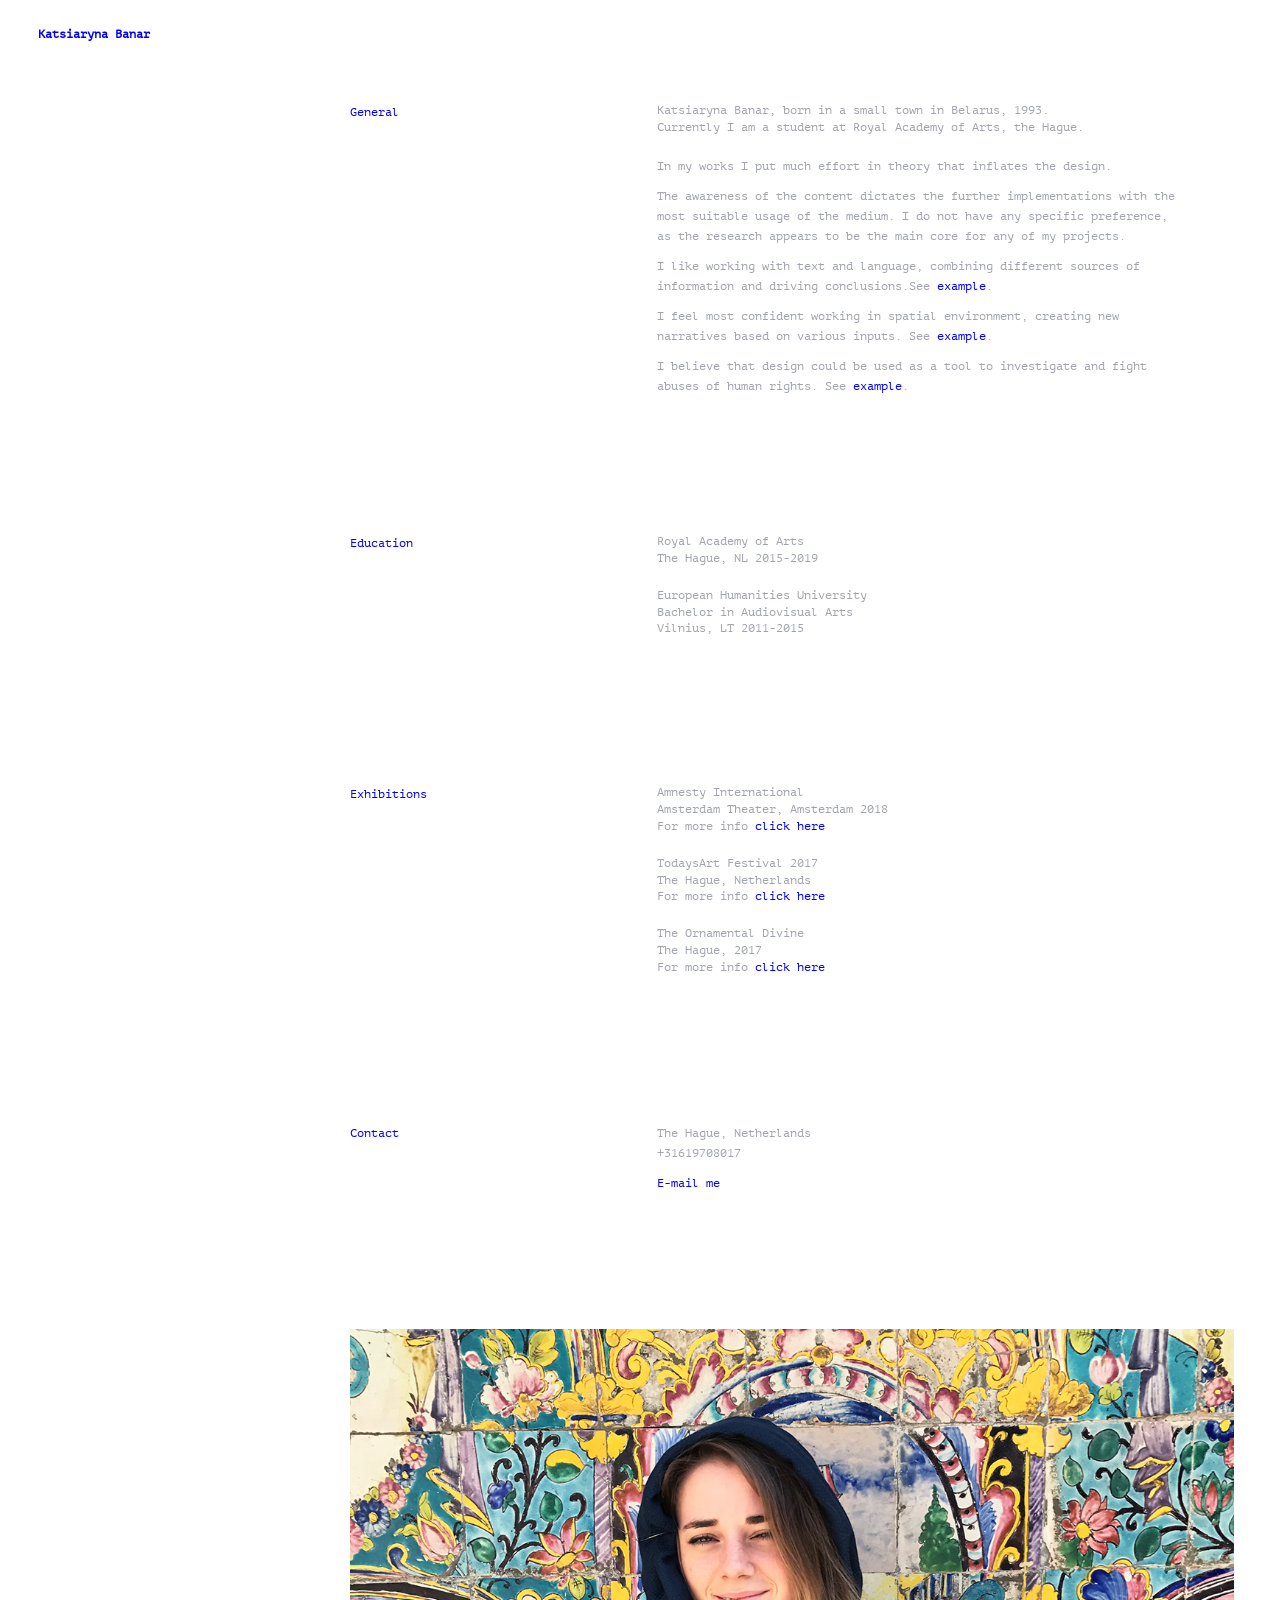
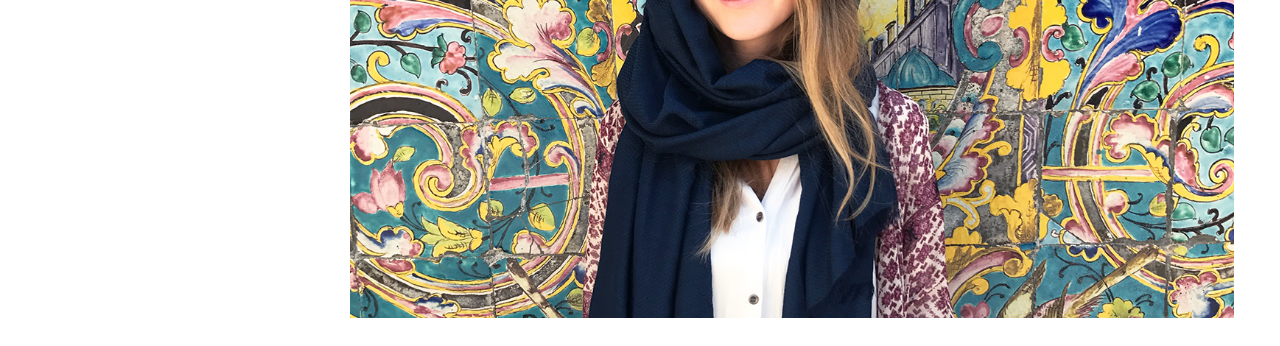
==== about.html @ 50dd2d4d "about mobile" ====
<!DOCTYPE html>

<html>

<head>
	<title>About</title>
	<meta charset="UTF-8" />
	<meta name="viewport" content="width=device-width, initial-scale=1.0">
	<link rel="stylesheet" href="css/style.css" type="text/css" />
</head>

<body>
	<h1 class="logo"> <a href="index.html">Katsiaryna Banar</a></h1>
    <section class="about">
        <div class="about-container">
            <div class="about-title">
                <h3>General</h3>
            </div>
            <div class="about-description">
                <p class="textbox">Katsiaryna Banar, born in a small town in Belarus, 1993. <br>Currently I am a student at Royal Academy of Arts, the Hague.</p>
                <p>In my works I put much effort in theory that inflates the design.</p>
                <p>The awareness of the content dictates the further implementations with the most suitable usage of the medium. I do not have any specific preference, as the research appears to be the main core for any of my projects.</p>
                <p>
                I like working with text and language, combining different sources of information and driving conclusions.See  
                 <a href="index.html#todaysart">example</a>.</p> <p>I feel most confident working in spatial environment, creating new narratives based on various inputs. See  
                 <a href="index.html#prison">example</a>.</p><p>I believe that design could be used as a tool to investigate and fight abuses of human rights. See <a href="index.html#amnesty">example</a>.</p>            
             </div>
        </div>

        <div class="about-container">
            <div class="about-title">
                <h3>Education</h3>
            </div>
            <div class="about-description">
                <p class="textbox">Royal Academy of Arts<br>The Hague, NL 2015-2019</p>
                <p class="textbox">European Humanities University<br>Bachelor in Audiovisual Arts<br>Vilnius, LT 2011-2015</p>    
            </div>
        </div> 
        

        <div class="about-container">
            <div class="about-title">
                <h3>Exhibitions</h3>
            </div>
            <div class="about-description">
                <p class="textbox">Amnesty International<br>Amsterdam Theater, Amsterdam 2018
                <br>For more info <a href="https://www.parool.nl/amsterdam/koning-bij-jubileum-amnesty-international~a4583809/" target="_blank">click here
                </a></p>
                <p class="textbox">TodaysArt Festival 2017<br>The Hague, Netherlands
                <br>For more info <a href="http://todaysart.nl/2017/program/givitatitle/" target="_blank">click here
                </a></p> 
                <p class="textbox">The Ornamental Divine 
                <br>The Hague, 2017 
                <br>For more info <a href="https://glamcult.com/the-gallery-divine-kabk/" target="_blank">click here
                </a></p>   
            </div>
        </div> 


        <div class="about-container">
            <div class="about-title">
                <h3>Contact</h3>
            </div>
            <div class="about-description">
                <p>The Hague, Netherlands<br>
                +31619708017</p>
                <p><a href="mailto:peamki@gmail.com">E-mail me</a></p>
            </div>
        </div> 

        <div class="about-container">
            <div class="face">
                <img  src="images/about/face11.jpg" class="img-about lazyload" alt="Card Front"> 
            </div> 
        </div> 
    
    </section>




</body>
</html>
---- css/style.css ----
.video-container {
	display:block;
	width: 95%; /* 95%; */
	position:relative !important;
	padding-bottom:56.25%;
	/*padding-top:30px */;
}
.video-container iframe {
	position: absolute;
	top: 0; left: 0;
	width: 100%; height: 100%;

}

::-moz-selection { /* Code for Firefox */
    color: white;
    background: blue;
}

::selection {
    color: white; 
    background: blue;
}


/* Vera code */

.logo {
	position: fixed;
}

p.textbox {
	line-height: 1.4em;
	margin-bottom: 1.7em;
}

.page-link {
	z-index:999;
	color: blue;
    font-family:'PT-Mono';
    font-size:12px;
    position:fixed;
    top:3%;
    right:3%;
}

.current-page {
	text-decoration: underline;
}


/* End vera code */

@font-face {
	font-family: 'PT-Mono';
	src: url(PTM55FT.ttf) format('truetype');
}

* {
	box-sizing: border-box;
	margin:  0;
	padding: 0;
	-webkit-font-smoothing: antialiased;
	-moz-osx-font-smoothing: grayscale;

}

html, body { height: 100% }

body {
	font-family:'PT-Mono';
	margin:0 auto;
	max-width:1280px;
	overflow-x: hidden;
	background-color: white;
}

a {
	color:blue;	
	text-decoration:none;
}

a:hover{
	color:white;
	background-color:blue;
}

img {
	max-width:95%;
	height: auto;
}


p {
	color:#a1a4ad;
	font-family:'PT-Mono';
	font-size:12px;
	line-height:20px;
	margin-bottom:10px;
}

.title {
	position:fixed;
	left:3%;
	top:9%;
}

h1 {
    color: blue;
    font-family:'PT-Mono';
    font-size:12px;
    position:absolute;
    top:3%;
    left:3%;
}

h2 {
    color: blue;
    font-weight:300;
    font-family:'PT-Mono';
    font-size:12px;
    line-height:20px;
}

h3 {
    color: blue;
    font-weight:300;
    font-family:'PT-Mono';
    font-size:12px;
    line-height:20px;
}

h4 {
    color: #a1a4ad;
    background:white;
    display:inline;
    font-weight:300;
    font-family:'PT-Mono';
    font-size:12px;
    line-height:20px;
}

.number {
	color:blue;
	font-size:20px;
	margin-top:10px;
}

form { 
 	left:3%;
 	color:#a1a4ad;
 	bottom:3%;
    position: fixed; 
    max-width:250px;
    background: white;
    display: inline-block;
}

input { display: none; }

input:checked + label { 
    background: blue;
    color: white; 
}
label { 
    cursor: pointer; 
    color:blue;
    display: block; 
    font-size:12px;
    text-align: left; 
    margin-bottom: 10px;
}

label:hover {     
    background: blue;
    color:white; 
}

article.menu { 
    height: 0; 
    overflow: hidden; 
    -webkit-transition: height .25s linear, opacity .15s linear; 
    position: relative; 
    top: 5px;
    margin-bottom: 0;
    opacity: 0;
}

div > input:checked ~ article.menu { height: 80px; opacity: 1; }
​


.title {
	position:fixed;
}


.middle{
	width: calc(100% - 350px);
	height:100%;
	float: right;
	margin-top:0;
	background-color: white;
}


.portfolio-item { 
	margin-top:10%;
	margin-bottom:20%;
}

.introduction {
	width:30%;
	float:left;
}


.introduction-empty {
	width:30%;
	float:left;
	margin-bottom:5%;
	margin-top:5%;
}

.description {
	margin-left:3%;
	margin-bottom:5%;
	width:62%;
	float:left;
}

.description-empty {
	margin-top:5%;
	margin-left:3%;
	margin-bottom:5%;
	width:67%;
	float:right;
}

.half-pic {
	width:45%;
	margin-right:5%;
	float:left;
}

.half {
	width:40%;
	margin-right:5%;
	float:left;
}

.half-last {
	width:45%;
	float:right;
}

.half-last p {
	color:blue;
	}

.card {
  width: 100%;
  position: relative;
  display: inline-block;
}

.last {
	margin-bottom:100px;
}

.card .img-top {
  display: none;
  position: absolute;
  top: 0;
  left: 0;
  z-index: 99;
}

.card:hover .img-top {
  display: inline;
}


.indicator {
	max-width:250px;
	line-height:20px;
	display: inline-block;
	margin-top:-10px;
	left: 3%;
	font-size:12px;
	width: 22%;
	text-decoration:none;
	color:#a1a4ad;
	transition: opacity 0.5s;
}

.indicator--passed, .indicator--upcoming {
  position: fixed;
}
.indicator--passed { 
  top: 0 !important;
}
.indicator--upcoming { 
  bottom: 0 !important;
}
.indicator--active {
  position: absolute;
}
.indicator--viewing {
  color: blue;
}

.indicator:hover {
	color:white;
	background-color:blue;
}



.slideItWrapper {
  position: fixed;
  visibility:hidden;
  top:2%;
  left:10%;
}


.slideIt {
  color: white;
  font-weight: bold;
  text-decoration: none;
  display: block;
}


#pageslide {
  display: none;
  position: absolute;
  position: fixed;
  top: 0;
  height: 100%;
  z-index: 999999;
  width: 240px;
  background: white;
  left: -240px;
  border-right: 1px solid blue;

}


#pageslide ul {
  list-style: none;
  padding: 0;
  margin-top: 50px;
}
#pageslide li a {
  display: block;
  font-size: 12px;
  line-height: 3.5;
  padding: 0 20px;
  cursor: pointer;
  text-decoration: none;
}

#pageslide .close {
	display:inline-block;
	text-align:center;
	font-size:12px;
	margin-left:20px;
	margin-top:20px;
}


#pageslide li a:hover {
  background-color:blue;
  color:white;
}

#pageslide .description {
	width:90%;
	position:absolute;
	bottom:5%;
	left:5%;
	margin:0 auto;
}




@media (max-width: 1000px) {

	.video-container {
	width:90%;
	margin-bottom:5px;
	}

	.introduction {
		width:90%;
	}

	.introduction-empty {
		width:90%;
	}


	.description {
		margin-left:0;
		width:90%;
		margin-top:25px;
		margin-bottom:50px;
	}
	img {
		max-width:90%;
	}

}

@media (max-width: 700px) {

	form { 
		visibility:hidden;
}
	.slideItWrapper {
		visibility:visible;
	}

	.indicator {
		display:none;
	}

	.middle {
		width:90%;
		margin:0 auto;
	}

	.introduction {
		width:100%;
	}

	.description {
		width:90%;
		margin:0 auto;
		margin-top:25px;
		margin-bottom:50px;
	}

	.logo {
		visibility:hidden;
	}

	h1 {
		max-width:500px;
	}
	.title {
		visibility:hidden;
	}

	img {
		width:90%;
	}

	.portfolio-item { 
		margin-top:50px;
		margin-bottom:100px;
	}

	.description-empty {
		margin-top:25px;
		margin-bottom:50px;
		width:90%;
		margin-left:0;
		float:left;
	}

}


/* About Section by Patryk */ 
.about-container {
	margin-top:8%;
	width:calc(100% - 350px);
	float:right;
	padding-bottom:1.5rem;
}
.about-title {
	width:30%;
	float:left;
}

.about-description {
	margin-left:3%;
	width:62%;
	float:left;
	padding-right:5%;
}

.face{
	width:100%;
}

.back-link {
	position: fixed;
	bottom: 1em;
	right:3%;
	font-size:12px;
}

@media (max-width: 600px) {
	.about-container {
		width:100%;
	}
	.about-title {
		width:100%;
		margin-left:5%;
	}
	.about-description {
		width:100%;
		margin-left:5%
	}

	.img-about {
		min-width:100%;
		max-width:100%;
	}

}
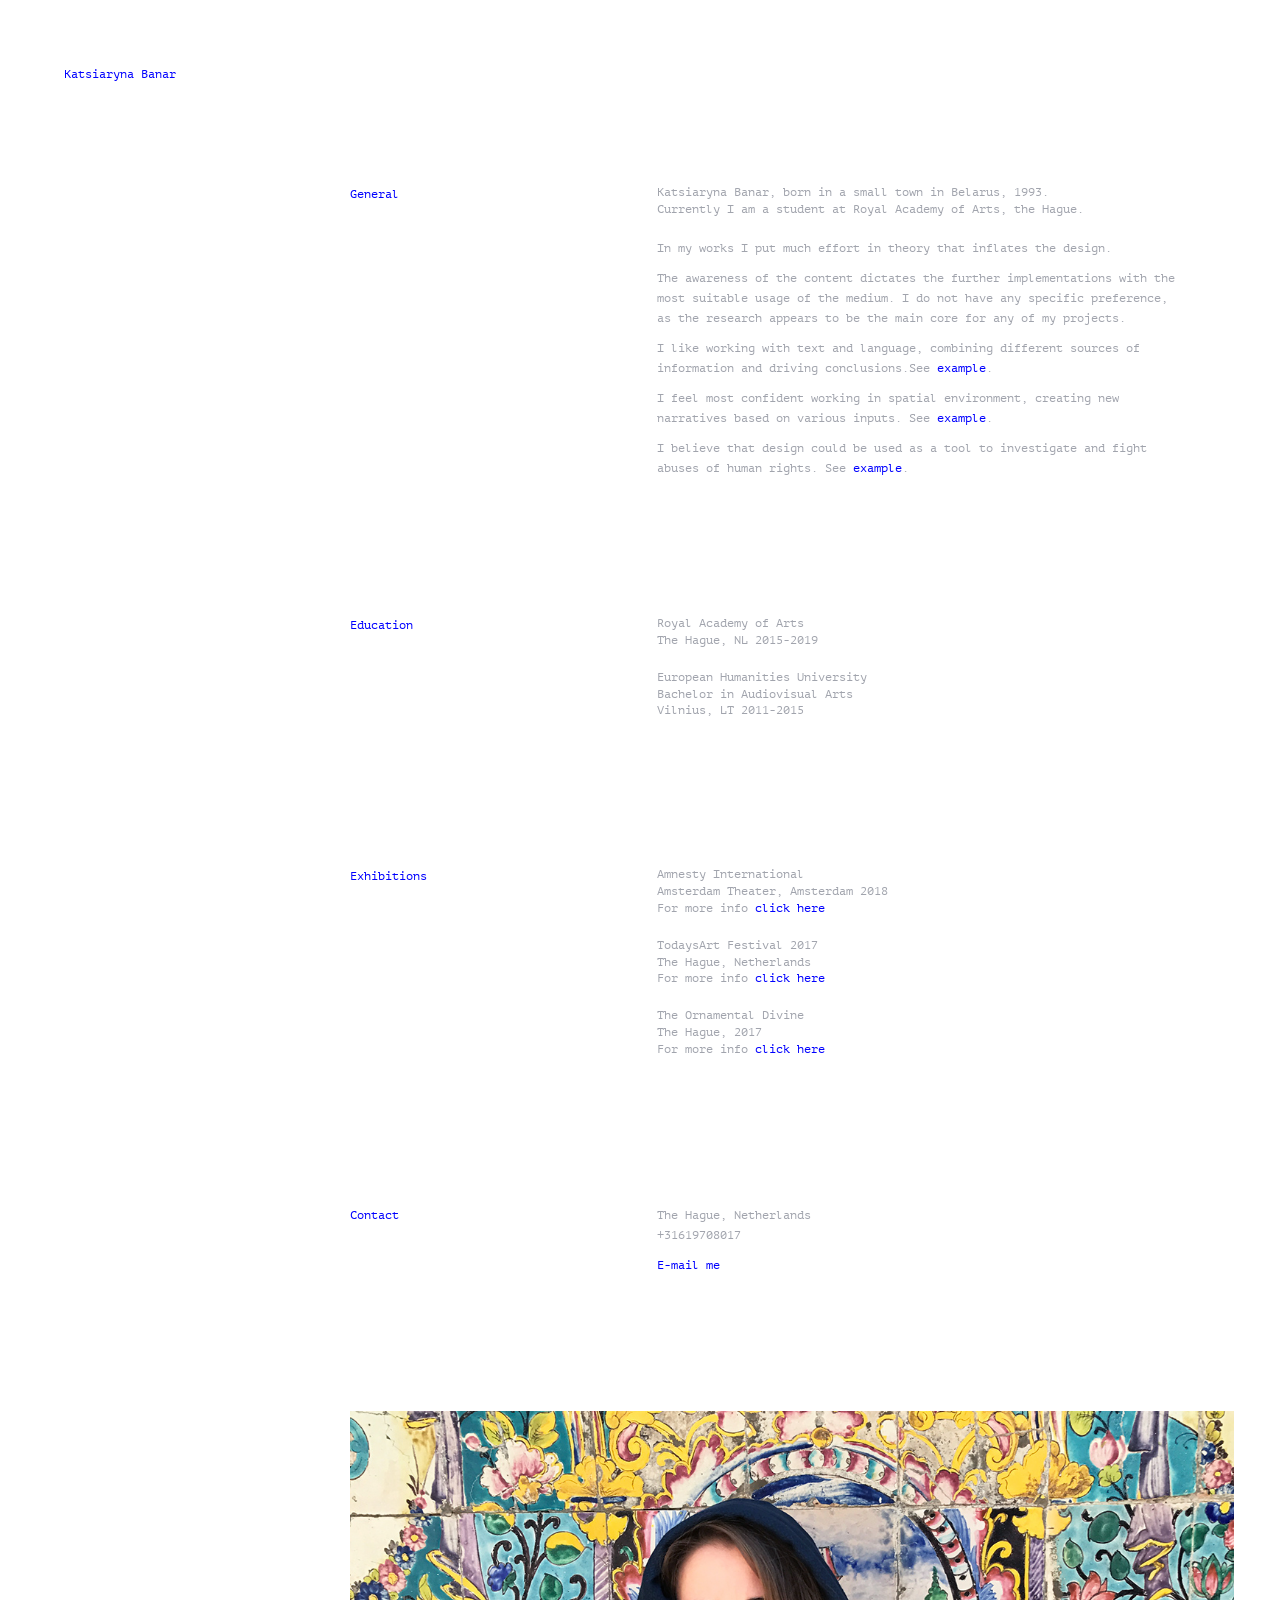
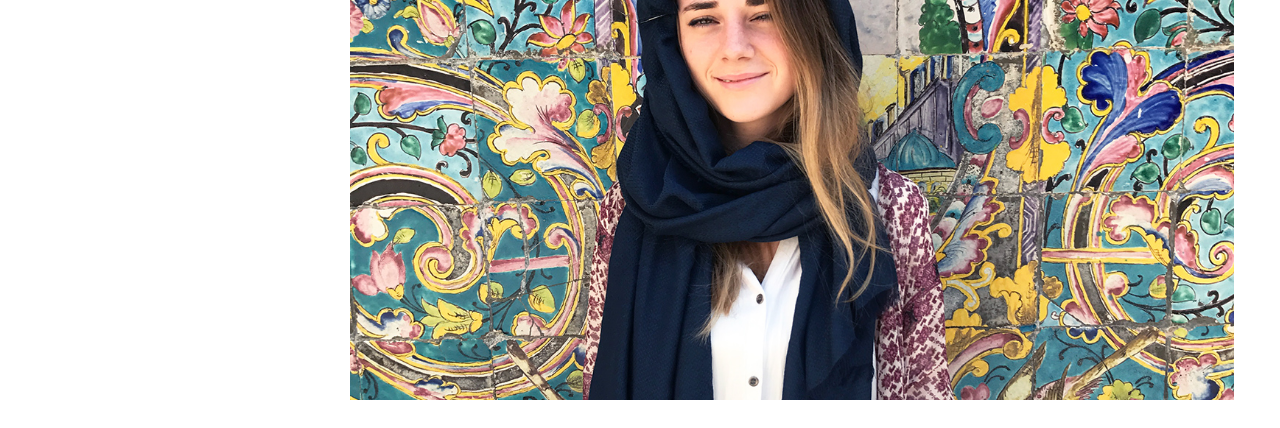
==== commit 23f19384: "fixes" ====
--- a/about.html
+++ b/about.html
@@ -10,8 +10,11 @@
 </head>
 
 <body>
-	<h1 class="logo"> <a href="index.html">Katsiaryna Banar</a></h1>
+
     <section class="about">
+        <div class="logo-container" style="margin-top:5%; margin-left:5%; ">
+            <a href="index.html" style="font-size:12px;">Katsiaryna Banar</a>
+        </div>
         <div class="about-container">
             <div class="about-title">
                 <h3>General</h3>
--- a/css/style.css
+++ b/css/style.css
@@ -513,6 +513,7 @@
 	.about-title {
 		width:100%;
 		margin-left:5%;
+		margin-bottom:1%;
 	}
 	.about-description {
 		width:100%;
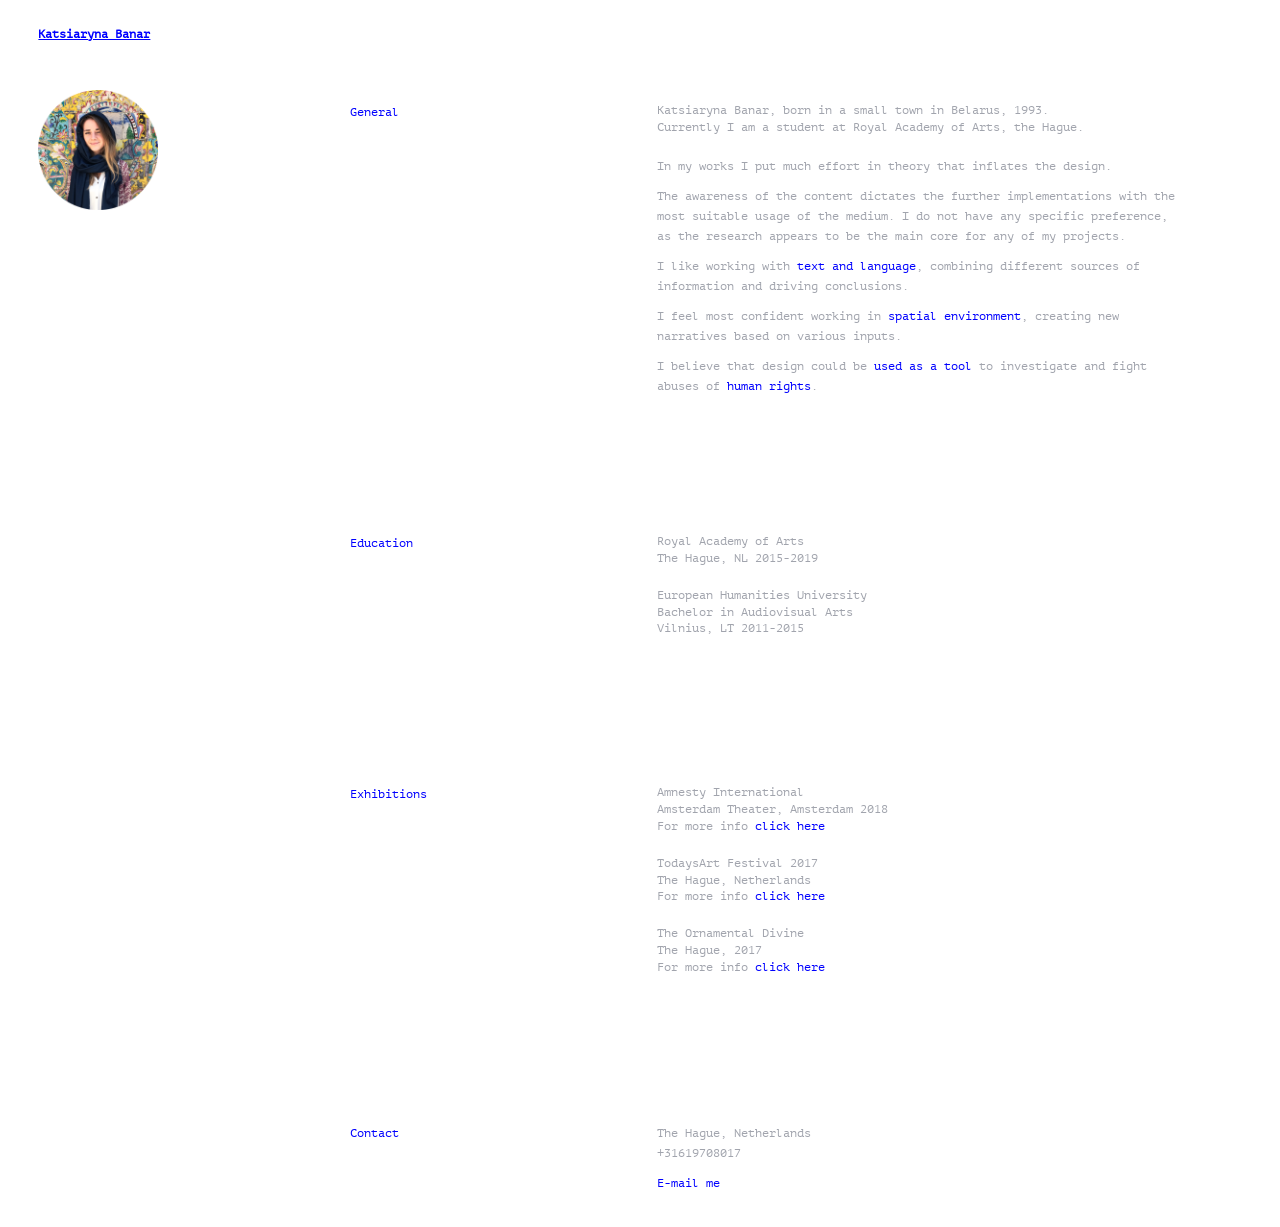
==== commit f142213c: "about" ====
--- a/about.html
+++ b/about.html
@@ -10,11 +10,11 @@
 </head>
 
 <body>
+    <h1 class="logo-about current-page"><a href="index.html">Katsiaryna Banar</a></h1>
+    <img class="round" src="images/about/profileround.png">
+        
+    <section class="about">
 
-    <section class="about">
-        <div class="logo-container" style="margin-top:5%; margin-left:5%; ">
-            <a href="index.html" style="font-size:12px;">Katsiaryna Banar</a>
-        </div>
         <div class="about-container">
             <div class="about-title">
                 <h3>General</h3>
@@ -24,9 +24,9 @@
                 <p>In my works I put much effort in theory that inflates the design.</p>
                 <p>The awareness of the content dictates the further implementations with the most suitable usage of the medium. I do not have any specific preference, as the research appears to be the main core for any of my projects.</p>
                 <p>
-                I like working with text and language, combining different sources of information and driving conclusions.See  
-                 <a href="index.html#todaysart">example</a>.</p> <p>I feel most confident working in spatial environment, creating new narratives based on various inputs. See  
-                 <a href="index.html#prison">example</a>.</p><p>I believe that design could be used as a tool to investigate and fight abuses of human rights. See <a href="index.html#amnesty">example</a>.</p>            
+                I like working with <a href="index.html#todaysart">text and language</a>, combining different sources of information and driving conclusions.</p> 
+                 <p>I feel most confident working in <a href="index.html#prison">spatial environment</a>, creating new narratives based on various inputs.</p>
+                 <p>I believe that design could be <a href="index.html#amnesty">used as a tool</a> to investigate and fight abuses of <a href="index.html#amnesty">human rights</a>.</p>     
              </div>
         </div>
 
@@ -71,11 +71,6 @@
             </div>
         </div> 
 
-        <div class="about-container">
-            <div class="face">
-                <img  src="images/about/face11.jpg" class="img-about lazyload" alt="Card Front"> 
-            </div> 
-        </div> 
     
     </section>
 
--- a/css/style.css
+++ b/css/style.css
@@ -27,6 +27,10 @@
 /* Vera code */
 
 .logo {
+	position: fixed;
+}
+
+.logo-about {
 	position: fixed;
 }
 
@@ -449,6 +453,7 @@
 		visibility:hidden;
 	}
 
+
 	h1 {
 		max-width:500px;
 	}
@@ -506,18 +511,29 @@
 	font-size:12px;
 }
 
+.round {
+	position:fixed;
+	left:3%;
+	width:120px;
+	top:10%;
+}
+
 @media (max-width: 600px) {
 	.about-container {
 		width:100%;
 	}
+
+	.about-container:first-child {
+		margin-top:20%;
+	}
 	.about-title {
 		width:100%;
-		margin-left:5%;
+		margin-left:3%;
 		margin-bottom:1%;
 	}
 	.about-description {
 		width:100%;
-		margin-left:5%
+		margin-left:3%
 	}
 
 	.img-about {
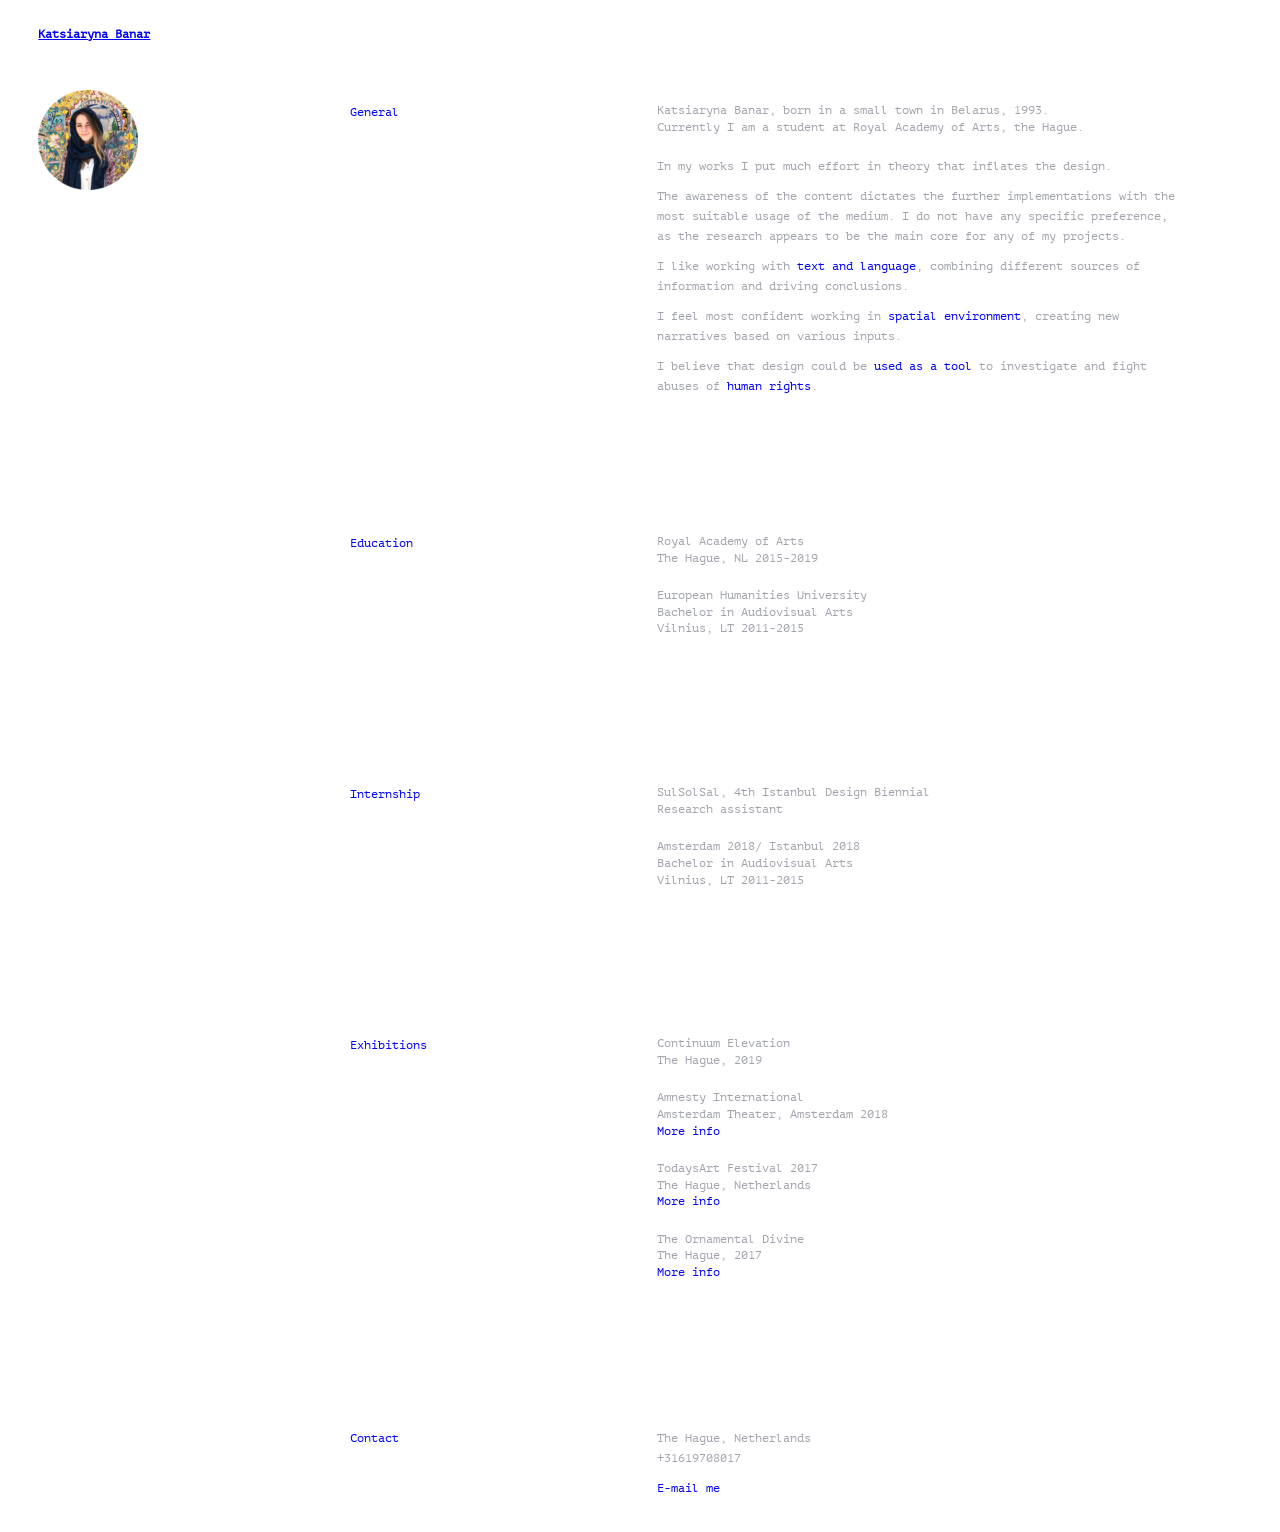
==== commit 879a254c: "changes" ====
--- a/about.html
+++ b/about.html
@@ -40,21 +40,34 @@
             </div>
         </div> 
         
+        <div class="about-container">
+            <div class="about-title">
+                <h3>Internship</h3>
+            </div>
+            <div class="about-description">
+                <p class="textbox">SulSolSal, 4th Istanbul Design Biennial<br>Research assistant</p>
+                <p class="textbox">Amsterdam 2018/ Istanbul 2018<br>Bachelor in Audiovisual Arts<br>Vilnius, LT 2011-2015</p>    
+            </div>
+        </div> 
+        
 
         <div class="about-container">
             <div class="about-title">
                 <h3>Exhibitions</h3>
             </div>
             <div class="about-description">
+                <p class="textbox">Continuum Elevation
+                    <br>The Hague, 2019 
+                </p>    
                 <p class="textbox">Amnesty International<br>Amsterdam Theater, Amsterdam 2018
-                <br>For more info <a href="https://www.parool.nl/amsterdam/koning-bij-jubileum-amnesty-international~a4583809/" target="_blank">click here
+                <br><a href="https://www.parool.nl/amsterdam/koning-bij-jubileum-amnesty-international~a4583809/" target="_blank">More info
                 </a></p>
                 <p class="textbox">TodaysArt Festival 2017<br>The Hague, Netherlands
-                <br>For more info <a href="http://todaysart.nl/2017/program/givitatitle/" target="_blank">click here
+                <br><a href="http://todaysart.nl/2017/program/givitatitle/" target="_blank">More info
                 </a></p> 
                 <p class="textbox">The Ornamental Divine 
                 <br>The Hague, 2017 
-                <br>For more info <a href="https://glamcult.com/the-gallery-divine-kabk/" target="_blank">click here
+                <br><a href="https://glamcult.com/the-gallery-divine-kabk/" target="_blank">More info
                 </a></p>   
             </div>
         </div> 
--- a/css/style.css
+++ b/css/style.css
@@ -32,6 +32,7 @@
 
 .logo-about {
 	position: fixed;
+	z-index:999;
 }
 
 p.textbox {
@@ -265,8 +266,41 @@
 
 .card {
   width: 100%;
+  margin-bottom:2em;
   position: relative;
   display: inline-block;
+}
+
+.card:before,
+.card:after {
+	position: absolute;
+	z-index: 100;
+	display: block;
+	border-radius:5px;
+	top: -20px;
+	color:blue;
+	text-shadow: 0px 2px 15px rgba(255,255,255,0.3);
+}
+
+.card:before {
+	left: 0	px;
+	content: '‹';
+}
+
+.card:after {
+	left: 30px;
+	content:'›';
+	opacity:0.5;
+}
+
+.card:hover:before {
+	color:blue;
+	opacity:0.5;
+}
+.card:hover:after {
+	color:blue;
+	opacity:1;
+
 }
 
 .last {
@@ -284,7 +318,10 @@
 .card:hover .img-top {
   display: inline;
 }
-
+.shadow{
+	border-radius:8px;
+	box-shadow: 0 4px 8px 0 rgba(0, 0, 0, 0.2), 0 6px 20px 0 rgba(0, 0, 0, 0.19);
+}
 
 .indicator {
 	max-width:250px;
@@ -512,9 +549,9 @@
 }
 
 .round {
-	position:fixed;
+	position:absolute;
 	left:3%;
-	width:120px;
+	width:100px;
 	top:10%;
 }
 
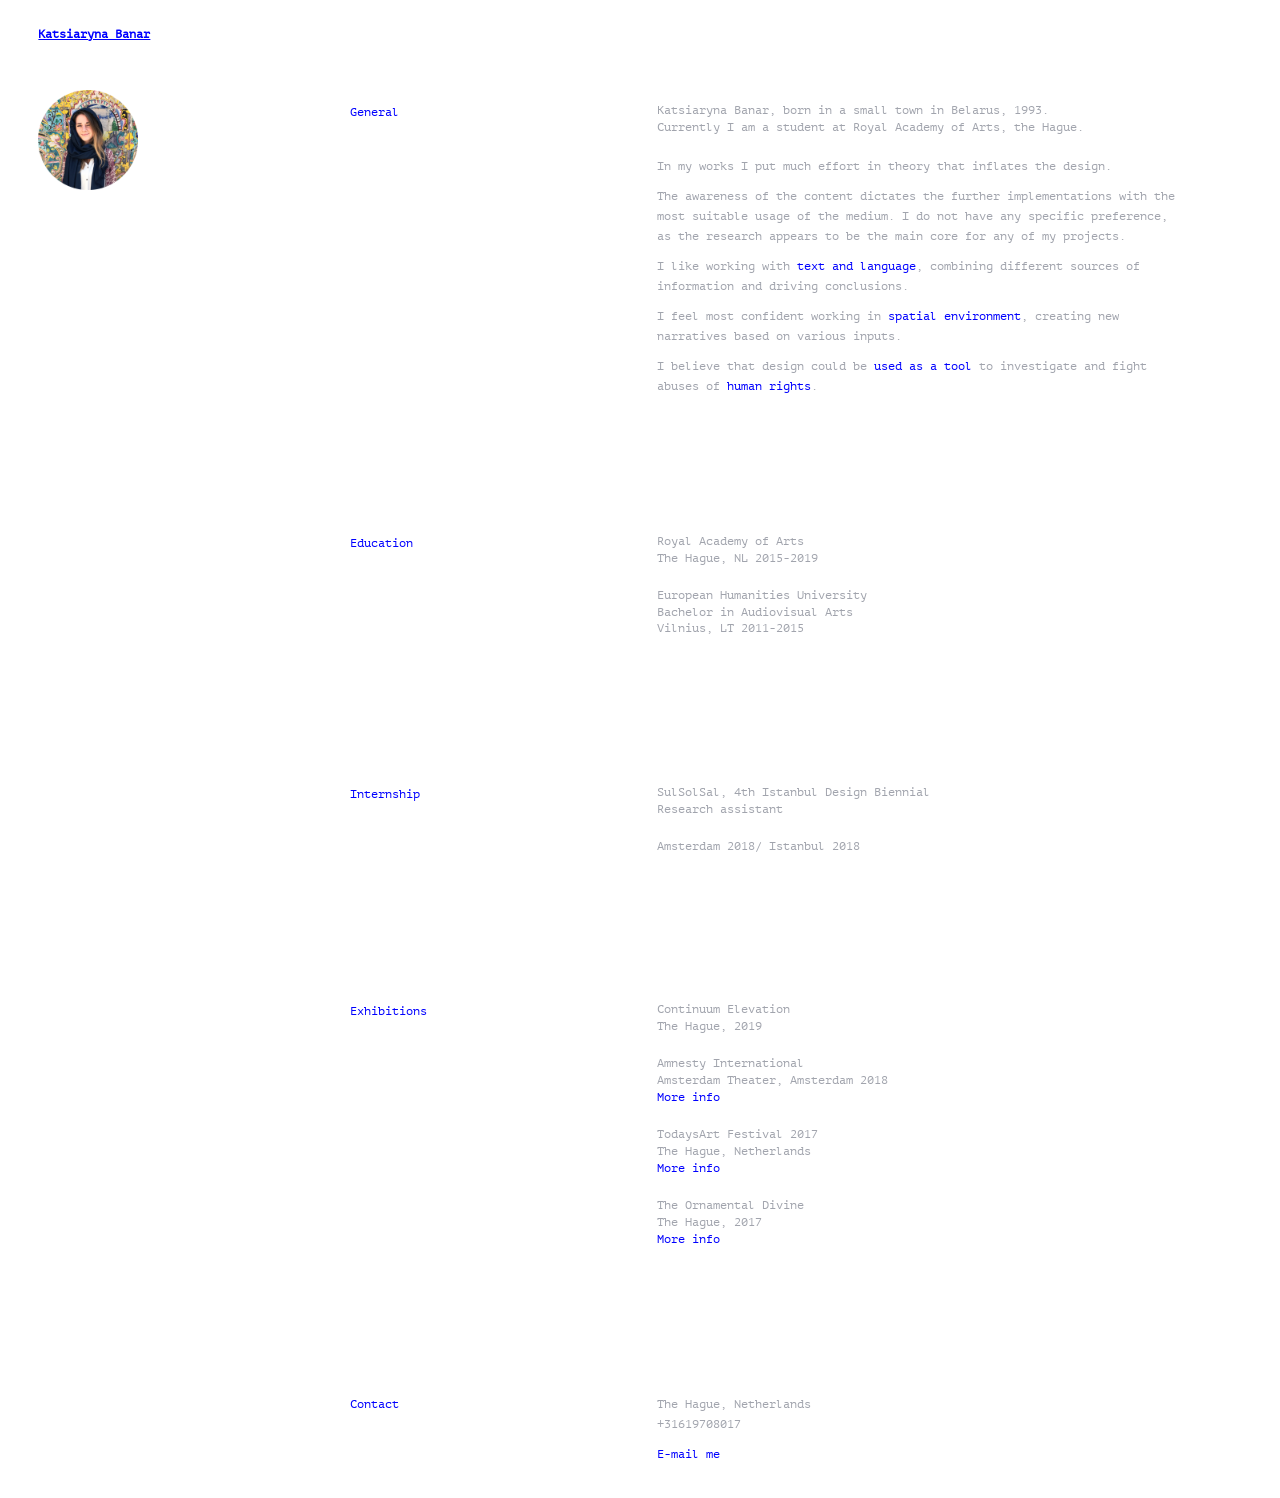
==== commit 5af68997: "mistake" ====
--- a/about.html
+++ b/about.html
@@ -46,7 +46,7 @@
             </div>
             <div class="about-description">
                 <p class="textbox">SulSolSal, 4th Istanbul Design Biennial<br>Research assistant</p>
-                <p class="textbox">Amsterdam 2018/ Istanbul 2018<br>Bachelor in Audiovisual Arts<br>Vilnius, LT 2011-2015</p>    
+                <p class="textbox">Amsterdam 2018/ Istanbul 2018</p>    
             </div>
         </div> 
         
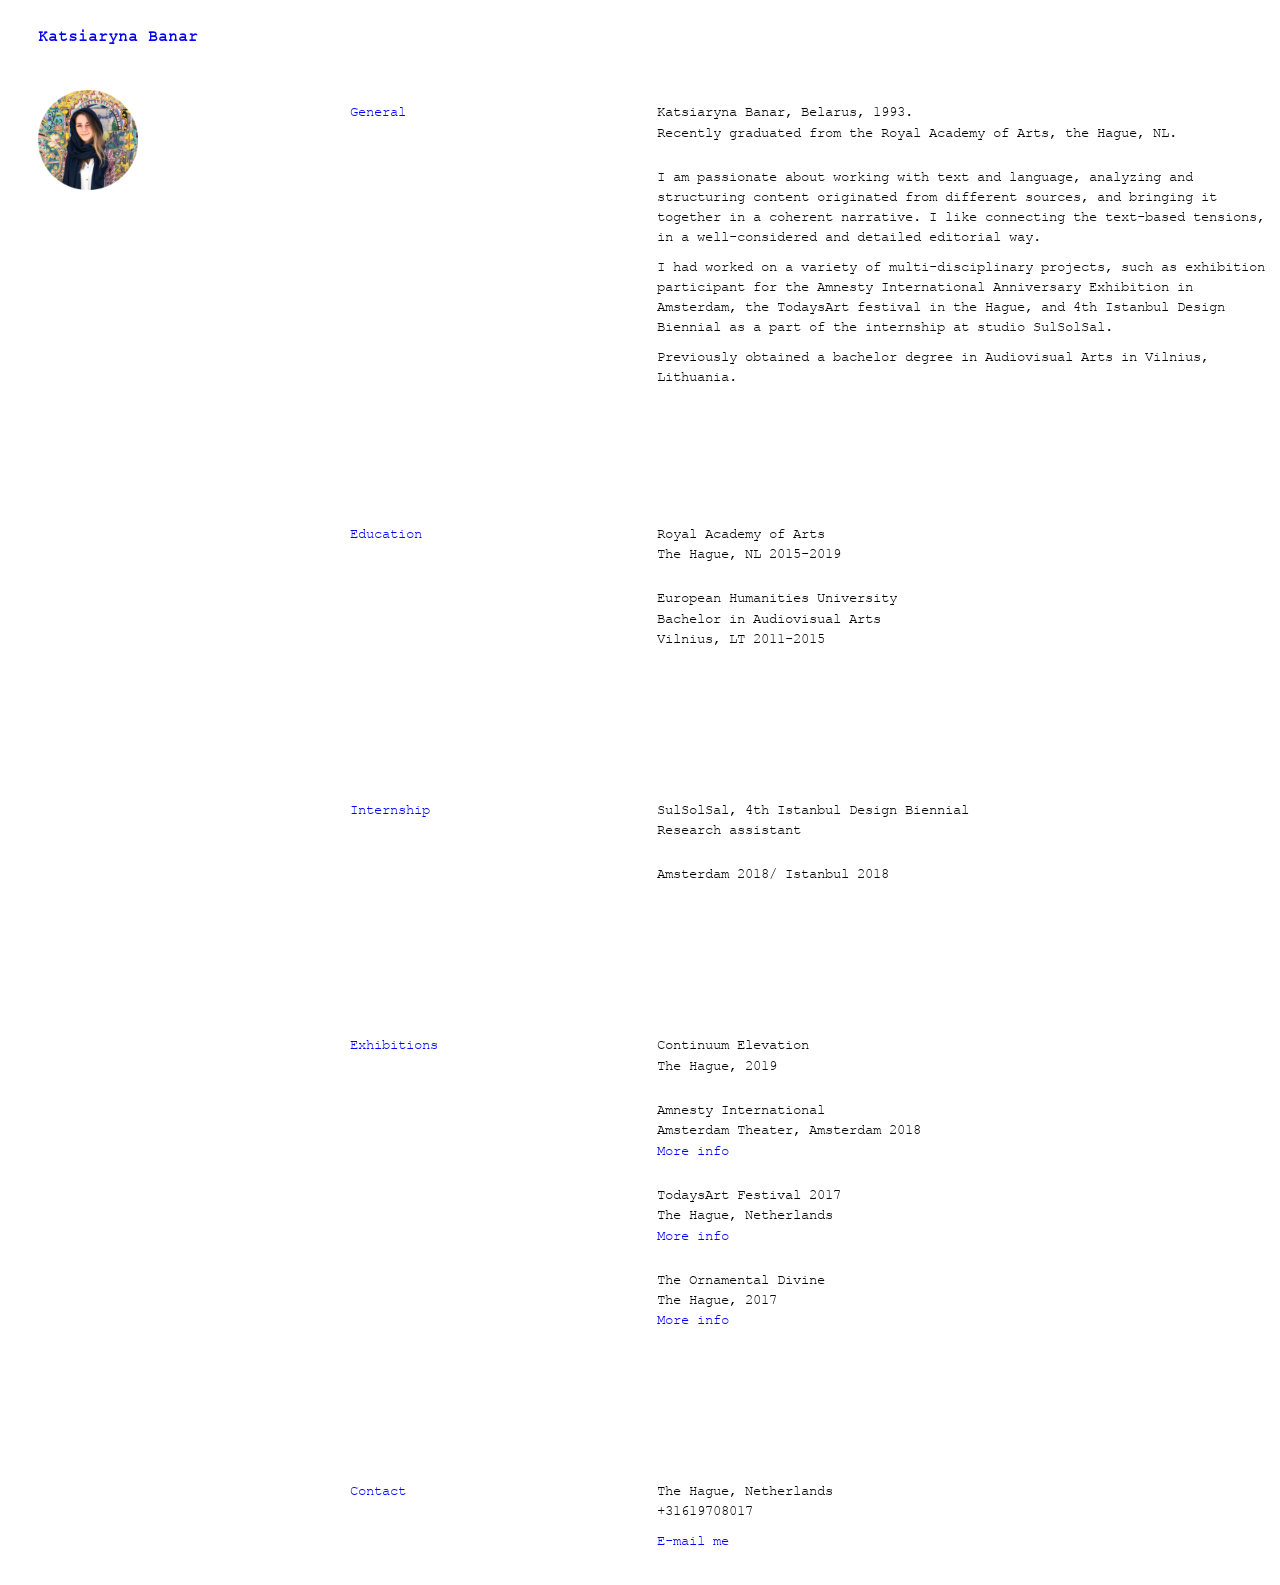
==== commit c158d472: "commit" ====
--- a/about.html
+++ b/about.html
@@ -12,7 +12,7 @@
 <body>
     <h1 class="logo-about current-page"><a href="index.html">Katsiaryna Banar</a></h1>
     <img class="round" src="images/about/profileround.png">
-        
+
     <section class="about">
 
         <div class="about-container">
@@ -20,13 +20,16 @@
                 <h3>General</h3>
             </div>
             <div class="about-description">
-                <p class="textbox">Katsiaryna Banar, born in a small town in Belarus, 1993. <br>Currently I am a student at Royal Academy of Arts, the Hague.</p>
-                <p>In my works I put much effort in theory that inflates the design.</p>
+                <p class="textbox">Katsiaryna Banar, Belarus, 1993. <br>Recently graduated from the Royal Academy of Arts, the Hague, NL.</p>
+								<p>I am passionate about working with text and language, analyzing and structuring content originated from different sources, and bringing it together in a coherent narrative. I like connecting the text-based tensions, in a well-considered and detailed editorial way. </p>
+								<p>I had worked on a variety of multi-disciplinary projects,   such as exhibition participant for the Amnesty International Anniversary Exhibition in Amsterdam, the TodaysArt festival in the Hague, and 4th Istanbul Design Biennial as a part of the internship at studio SulSolSal.</p>
+								<p> Previously obtained a bachelor degree in Audiovisual Arts in Vilnius, Lithuania.</p>
+                <!-- <p>In my works I put much effort in theory that inflates the design.</p>
                 <p>The awareness of the content dictates the further implementations with the most suitable usage of the medium. I do not have any specific preference, as the research appears to be the main core for any of my projects.</p>
                 <p>
-                I like working with <a href="index.html#todaysart">text and language</a>, combining different sources of information and driving conclusions.</p> 
+                I like working with <a href="index.html#todaysart">text and language</a>, combining different sources of information and driving conclusions.</p>
                  <p>I feel most confident working in <a href="index.html#prison">spatial environment</a>, creating new narratives based on various inputs.</p>
-                 <p>I believe that design could be <a href="index.html#amnesty">used as a tool</a> to investigate and fight abuses of <a href="index.html#amnesty">human rights</a>.</p>     
+                 <p>I believe that design could be <a href="index.html#amnesty">used as a tool</a> to investigate and fight abuses of <a href="index.html#amnesty">human rights</a>.</p> -->
              </div>
         </div>
 
@@ -36,20 +39,20 @@
             </div>
             <div class="about-description">
                 <p class="textbox">Royal Academy of Arts<br>The Hague, NL 2015-2019</p>
-                <p class="textbox">European Humanities University<br>Bachelor in Audiovisual Arts<br>Vilnius, LT 2011-2015</p>    
+                <p class="textbox">European Humanities University<br>Bachelor in Audiovisual Arts<br>Vilnius, LT 2011-2015</p>
             </div>
-        </div> 
-        
+        </div>
+
         <div class="about-container">
             <div class="about-title">
                 <h3>Internship</h3>
             </div>
             <div class="about-description">
                 <p class="textbox">SulSolSal, 4th Istanbul Design Biennial<br>Research assistant</p>
-                <p class="textbox">Amsterdam 2018/ Istanbul 2018</p>    
+                <p class="textbox">Amsterdam 2018/ Istanbul 2018</p>
             </div>
-        </div> 
-        
+        </div>
+
 
         <div class="about-container">
             <div class="about-title">
@@ -57,20 +60,20 @@
             </div>
             <div class="about-description">
                 <p class="textbox">Continuum Elevation
-                    <br>The Hague, 2019 
-                </p>    
+                    <br>The Hague, 2019
+                </p>
                 <p class="textbox">Amnesty International<br>Amsterdam Theater, Amsterdam 2018
                 <br><a href="https://www.parool.nl/amsterdam/koning-bij-jubileum-amnesty-international~a4583809/" target="_blank">More info
                 </a></p>
                 <p class="textbox">TodaysArt Festival 2017<br>The Hague, Netherlands
                 <br><a href="http://todaysart.nl/2017/program/givitatitle/" target="_blank">More info
-                </a></p> 
-                <p class="textbox">The Ornamental Divine 
-                <br>The Hague, 2017 
+                </a></p>
+                <p class="textbox">The Ornamental Divine
+                <br>The Hague, 2017
                 <br><a href="https://glamcult.com/the-gallery-divine-kabk/" target="_blank">More info
-                </a></p>   
+                </a></p>
             </div>
-        </div> 
+        </div>
 
 
         <div class="about-container">
@@ -82,13 +85,13 @@
                 +31619708017</p>
                 <p><a href="mailto:peamki@gmail.com">E-mail me</a></p>
             </div>
-        </div> 
+        </div>
 
-    
+
     </section>
 
 
 
 
 </body>
-</html>+</html>
--- a/css/style.css
+++ b/css/style.css
@@ -1,3 +1,17 @@
+
+@font-face {
+	font-family: 'Courier New';
+	src: url(CourierNewRegular.ttf) format('truetype');
+}
+
+* {
+	box-sizing: border-box;
+	margin:  0;
+	padding: 0;
+	-webkit-font-smoothing: antialiased;
+	-moz-osx-font-smoothing: #222;
+}
+
 
 .video-container {
 	display:block;
@@ -19,7 +33,7 @@
 }
 
 ::selection {
-    color: white; 
+    color: white;
     background: blue;
 }
 
@@ -43,38 +57,23 @@
 .page-link {
 	z-index:999;
 	color: blue;
-    font-family:'PT-Mono';
-    font-size:12px;
+    font-family:'Courier New';
+    font-size: 0.9rem;
     position:fixed;
     top:3%;
     right:3%;
 }
 
 .current-page {
-	text-decoration: underline;
-}
-
-
-/* End vera code */
-
-@font-face {
-	font-family: 'PT-Mono';
-	src: url(PTM55FT.ttf) format('truetype');
-}
-
-* {
-	box-sizing: border-box;
-	margin:  0;
-	padding: 0;
-	-webkit-font-smoothing: antialiased;
-	-moz-osx-font-smoothing: grayscale;
-
-}
+	text-decoration: none;
+}
+
+
 
 html, body { height: 100% }
 
 body {
-	font-family:'PT-Mono';
+	font-family:'Courier New';
 	margin:0 auto;
 	max-width:1280px;
 	overflow-x: hidden;
@@ -82,7 +81,7 @@
 }
 
 a {
-	color:blue;	
+	color:blue;
 	text-decoration:none;
 }
 
@@ -98,9 +97,9 @@
 
 
 p {
-	color:#a1a4ad;
-	font-family:'PT-Mono';
-	font-size:12px;
+	color: black;
+	font-family:'Courier New';
+	font-size:0.9rem;
 	line-height:20px;
 	margin-bottom:10px;
 }
@@ -113,8 +112,9 @@
 
 h1 {
     color: blue;
-    font-family:'PT-Mono';
-    font-size:12px;
+    font-family:'Courier New';
+    font-size: 1rem;
+		text-decoration: none;
     position:absolute;
     top:3%;
     left:3%;
@@ -123,16 +123,16 @@
 h2 {
     color: blue;
     font-weight:300;
-    font-family:'PT-Mono';
-    font-size:12px;
+    font-family:'Courier New';
+    font-size: 0.9rem;
     line-height:20px;
 }
 
 h3 {
     color: blue;
     font-weight:300;
-    font-family:'PT-Mono';
-    font-size:12px;
+    font-family:'Courier New';
+    font-size:0.9rem;
     line-height:20px;
 }
 
@@ -141,8 +141,8 @@
     background:white;
     display:inline;
     font-weight:300;
-    font-family:'PT-Mono';
-    font-size:12px;
+    font-family:'Courier New';
+    font-size:0.9rem;
     line-height:20px;
 }
 
@@ -152,11 +152,11 @@
 	margin-top:10px;
 }
 
-form { 
+form {
  	left:3%;
  	color:#a1a4ad;
  	bottom:3%;
-    position: fixed; 
+    position: fixed;
     max-width:250px;
     background: white;
     display: inline-block;
@@ -164,29 +164,29 @@
 
 input { display: none; }
 
-input:checked + label { 
+input:checked + label {
     background: blue;
-    color: white; 
-}
-label { 
-    cursor: pointer; 
+    color: white;
+}
+label {
+    cursor: pointer;
     color:blue;
-    display: block; 
-    font-size:12px;
-    text-align: left; 
+    display: block;
+    font-size:0.9rem;
+    text-align: left;
     margin-bottom: 10px;
 }
 
-label:hover {     
+label:hover {
     background: blue;
-    color:white; 
-}
-
-article.menu { 
-    height: 0; 
-    overflow: hidden; 
-    -webkit-transition: height .25s linear, opacity .15s linear; 
-    position: relative; 
+    color:white;
+}
+
+article.menu {
+    height: 0;
+    overflow: hidden;
+    -webkit-transition: height .25s linear, opacity .15s linear;
+    position: relative;
     top: 5px;
     margin-bottom: 0;
     opacity: 0;
@@ -210,7 +210,7 @@
 }
 
 
-.portfolio-item { 
+.portfolio-item {
 	margin-top:10%;
 	margin-bottom:20%;
 }
@@ -269,6 +269,13 @@
   margin-bottom:2em;
   position: relative;
   display: inline-block;
+}
+
+.card-without {
+	width: 100%;
+	margin-bottom:2em;
+	position: relative;
+	display: inline-block;
 }
 
 .card:before,
@@ -329,20 +336,20 @@
 	display: inline-block;
 	margin-top:-10px;
 	left: 3%;
-	font-size:12px;
+	font-size: 0.9rem;
 	width: 22%;
 	text-decoration:none;
-	color:#a1a4ad;
+	color:#222;
 	transition: opacity 0.5s;
 }
 
 .indicator--passed, .indicator--upcoming {
   position: fixed;
 }
-.indicator--passed { 
+.indicator--passed {
   top: 0 !important;
 }
-.indicator--upcoming { 
+.indicator--upcoming {
   bottom: 0 !important;
 }
 .indicator--active {
@@ -397,7 +404,7 @@
 }
 #pageslide li a {
   display: block;
-  font-size: 12px;
+  font-size: 0.9rem;
   line-height: 3.5;
   padding: 0 20px;
   cursor: pointer;
@@ -407,7 +414,7 @@
 #pageslide .close {
 	display:inline-block;
 	text-align:center;
-	font-size:12px;
+	font-size:0.9rem;
 	margin-left:20px;
 	margin-top:20px;
 }
@@ -459,7 +466,7 @@
 
 @media (max-width: 700px) {
 
-	form { 
+	form {
 		visibility:hidden;
 }
 	.slideItWrapper {
@@ -502,7 +509,7 @@
 		width:90%;
 	}
 
-	.portfolio-item { 
+	.portfolio-item {
 		margin-top:50px;
 		margin-bottom:100px;
 	}
@@ -518,7 +525,7 @@
 }
 
 
-/* About Section by Patryk */ 
+/* About Section by Patryk */
 .about-container {
 	margin-top:8%;
 	width:calc(100% - 350px);
@@ -532,9 +539,8 @@
 
 .about-description {
 	margin-left:3%;
-	width:62%;
-	float:left;
-	padding-right:5%;
+	width:67%;
+	float:left;
 }
 
 .face{
@@ -545,7 +551,7 @@
 	position: fixed;
 	bottom: 1em;
 	right:3%;
-	font-size:12px;
+	font-size: 0.9rem;
 }
 
 .round {
@@ -579,4 +585,3 @@
 	}
 
 }
-
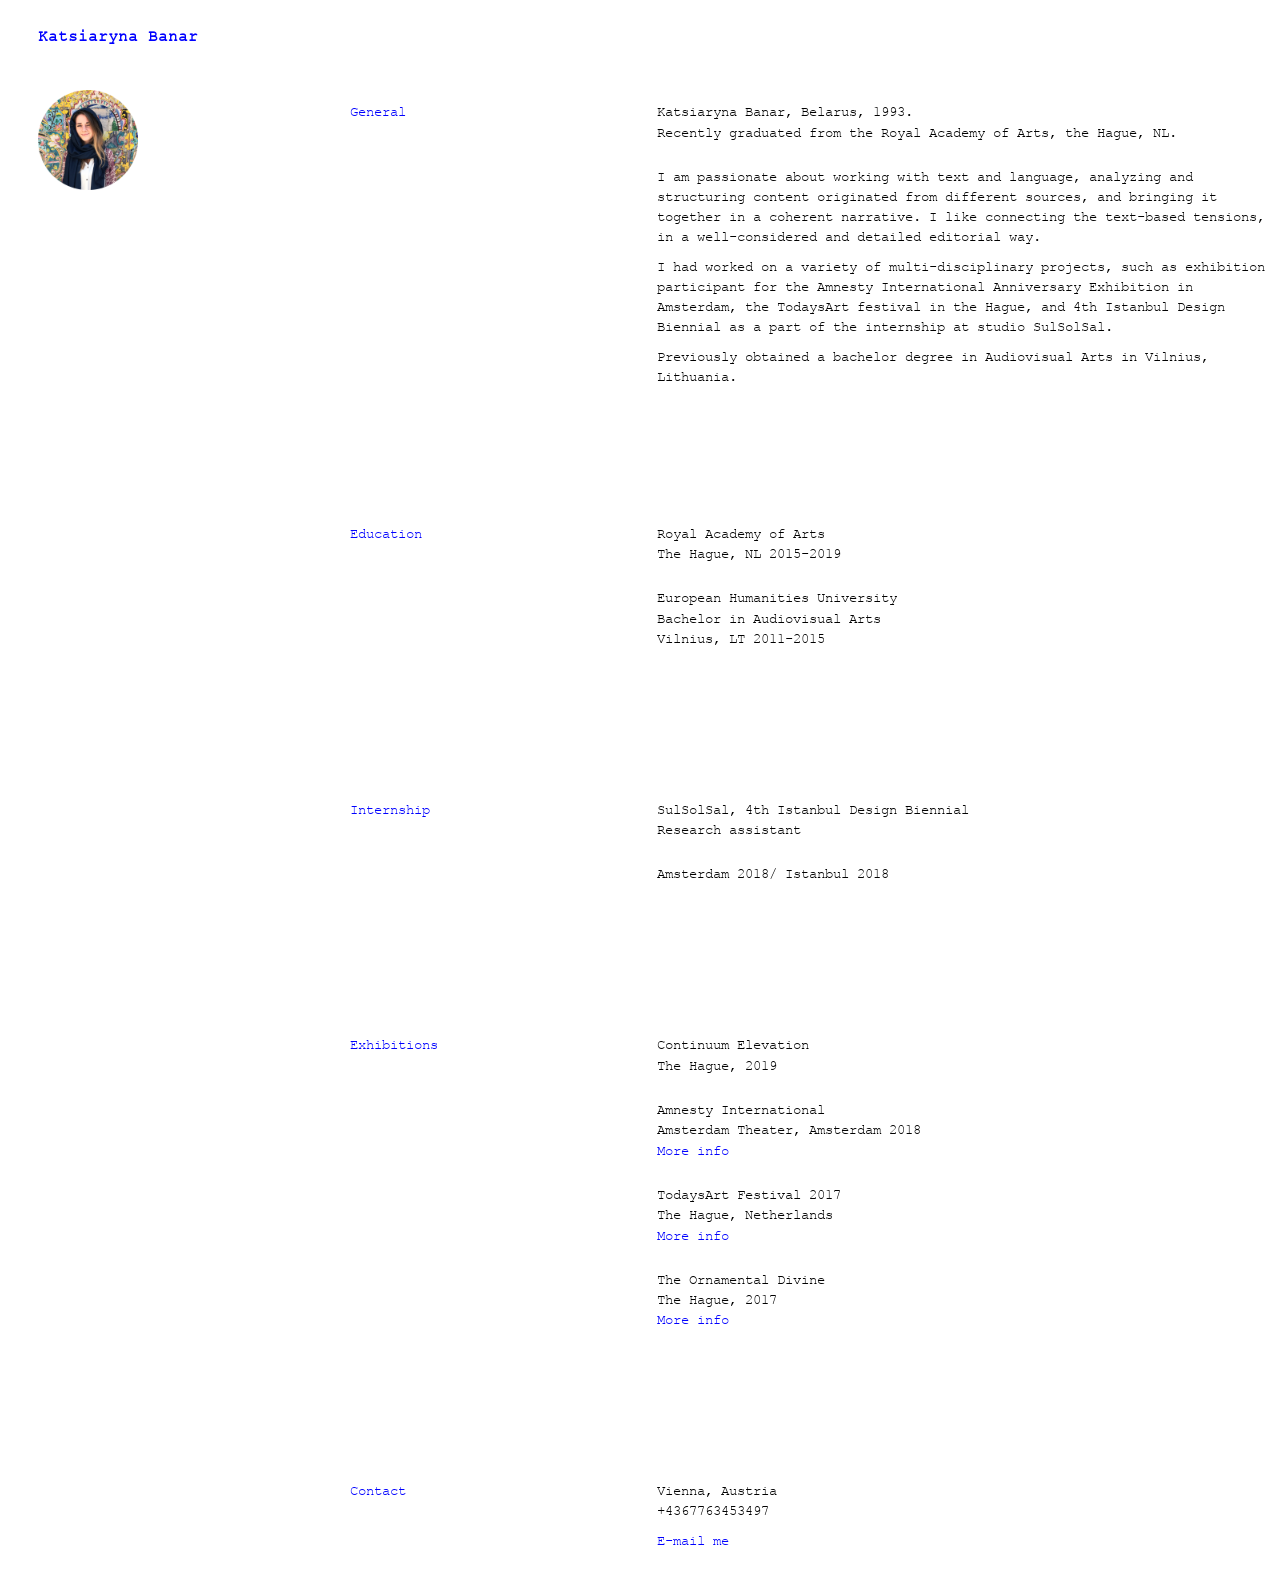
==== commit 675dbce5: "loc" ====
--- a/about.html
+++ b/about.html
@@ -81,8 +81,8 @@
                 <h3>Contact</h3>
             </div>
             <div class="about-description">
-                <p>The Hague, Netherlands<br>
-                +31619708017</p>
+                <p>Vienna, Austria<br>
+                +4367763453497</p>
                 <p><a href="mailto:peamki@gmail.com">E-mail me</a></p>
             </div>
         </div>
